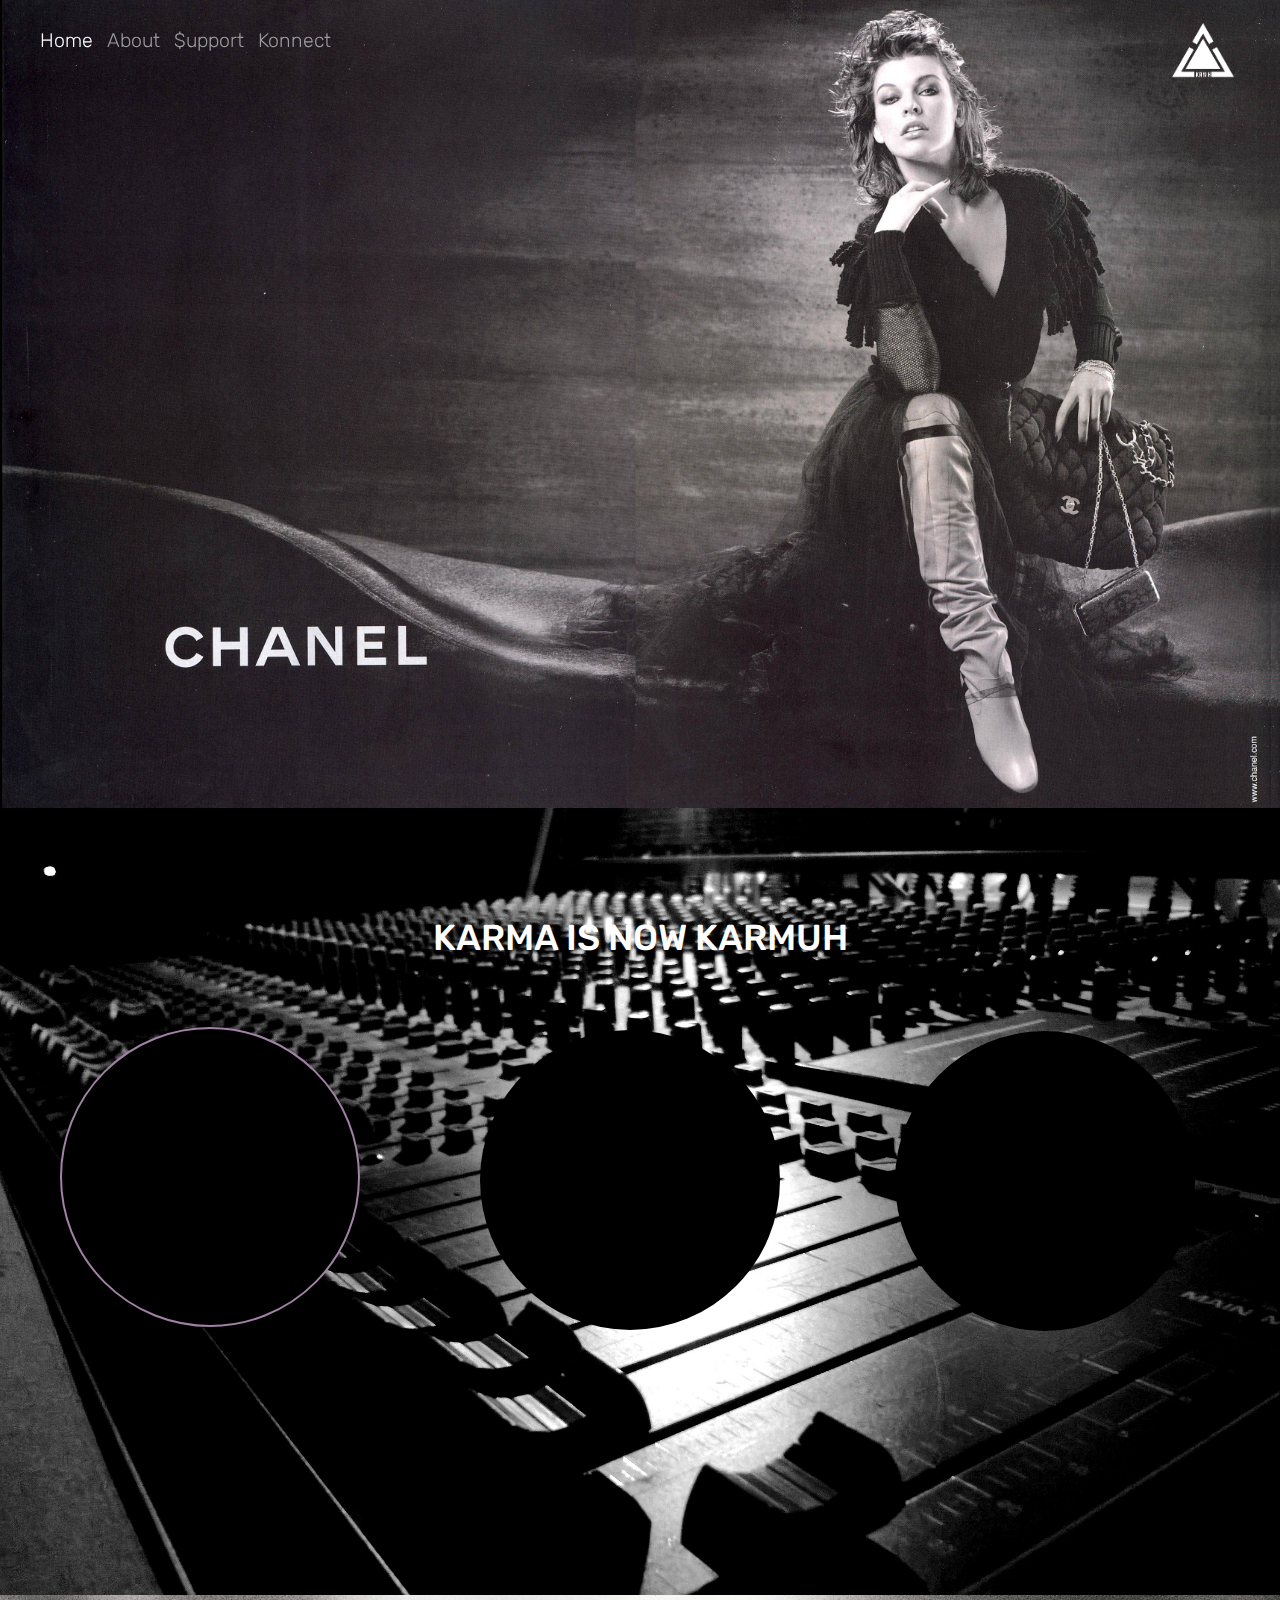
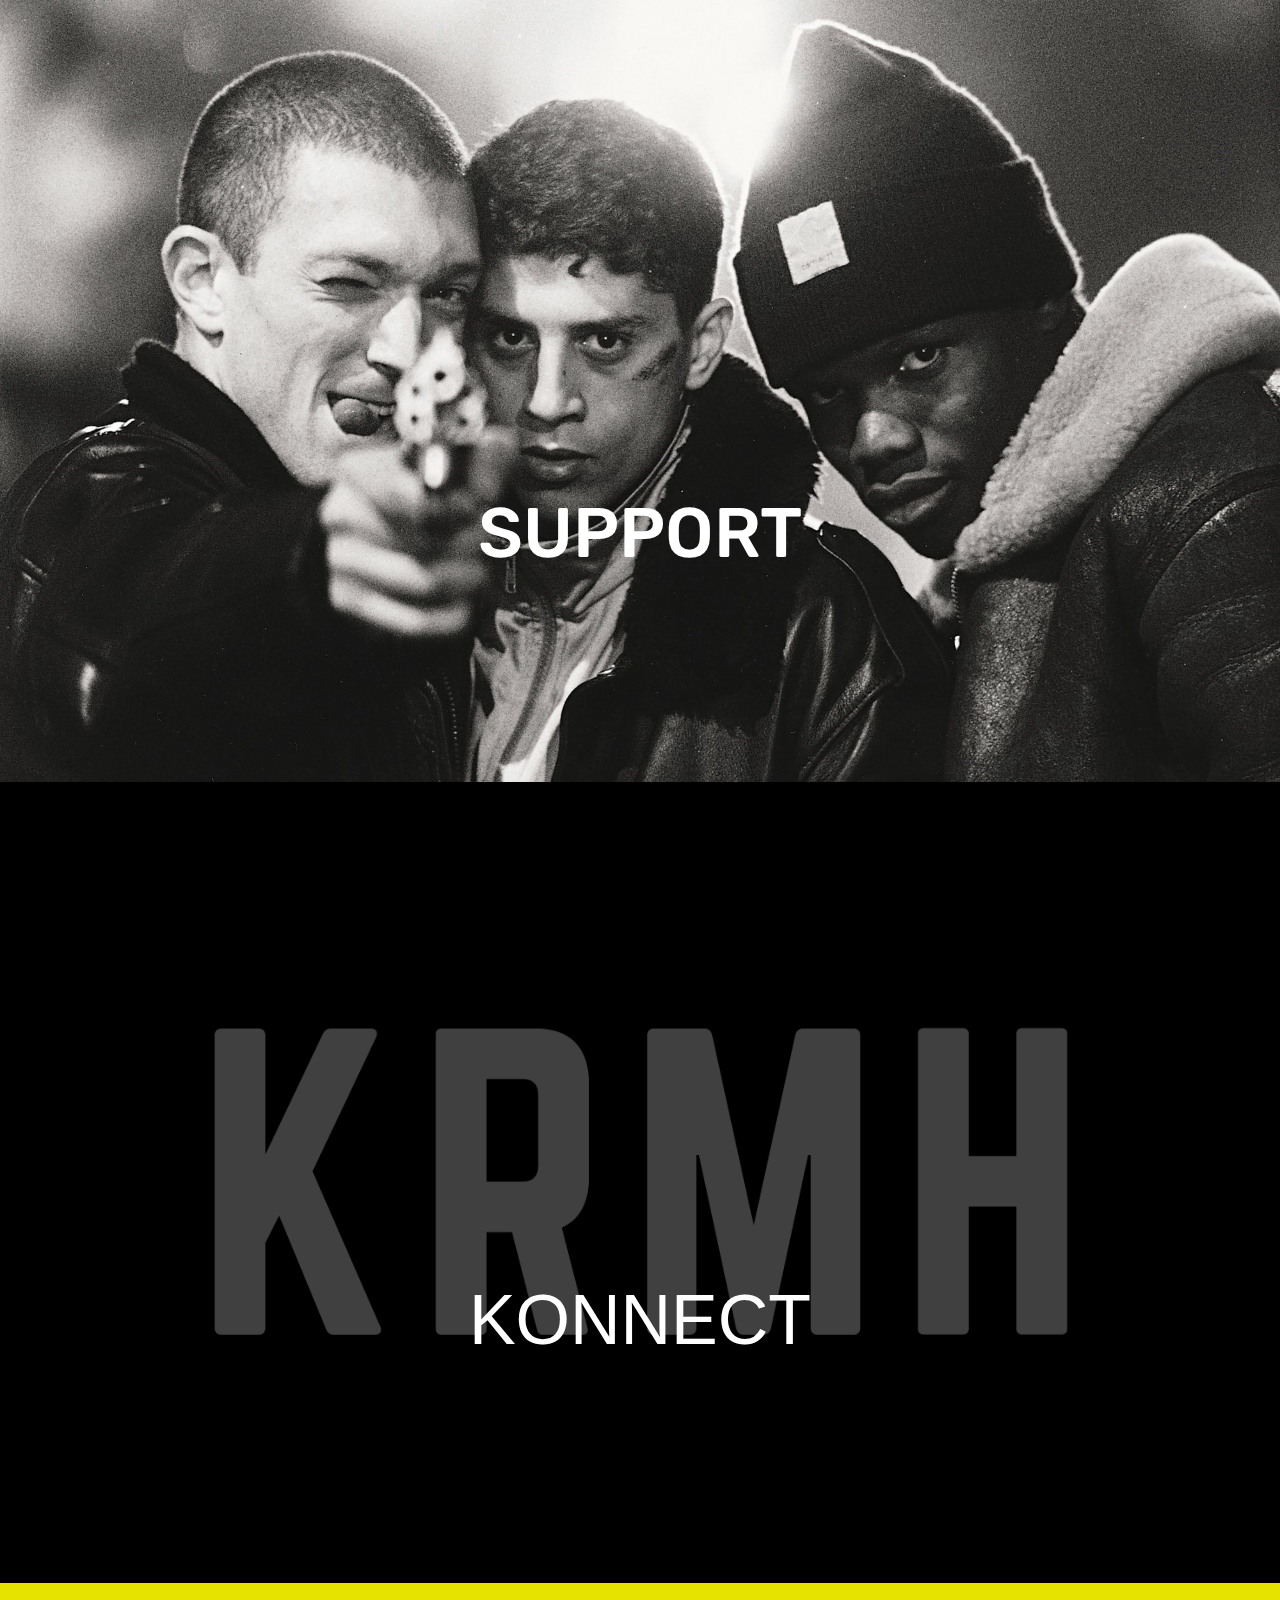
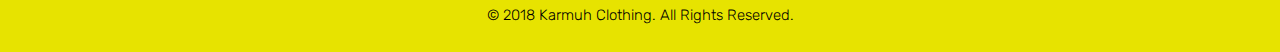
==== index.html @ 10f8992a "working on transitions with quotes" ====
<!DOCTYPE html>
<html lang="en">

<head>
  <link href="https://fonts.googleapis.com/css?family=Rubik:300,400,500,700" rel="stylesheet">
  <link rel="stylesheet" href="css/style.css">
  <link rel="stylesheet" href="https://maxcdn.bootstrapcdn.com/bootstrap/3.3.7/css/bootstrap.min.css">
  <script src="https://maxcdn.bootstrapcdn.com/bootstrap/4.0.0/js/bootstrap.min.js"></script>
  <script src="https://code.jquery.com/jquery-3.3.1.min.js"></script>
  <script src="js/main.js"></script>  

  <title>Karmuh Clothing</title>
</head>
<body>
 
  <header>
    <nav class="navbar-default navbar-fixed-top navbar-inverse">
      
      <div class="container">
        <section class="introSection">
          
          <div class="mainLinks">
            <ul class="navbar-nav">
              <li class="nav-item active">
                <a class="nav-link scroll" href="#homeSection">Home</a>
              </li>
              <li class="nav-item">
                <a class="nav-link scroll" href="#aboutSection">About</a>
              </li>
              <li class="nav-item">
                <a class="nav-link scroll" href="#supportSection">$upport</a>
              </li>
              <li class="nav-item">
                <a class="nav-link scroll" href="#konnectSection">Konnect</a>
              </li>
            </ul>
            
            <div class="logo">
              <img src="images/temp_sitelogo_white.png">
            </div>
          </div> <!-- mainLinks -->
          
        </section>
      </div> <!-- end of container -->
    </nav>
  </header>
  

  <!-- HOME SECTION -->
  
  <section id="homeSection">
    <div class="bg">
      <img src="images/chanel.jpg" alt="logo">
    </div>
  </section>
  
  <!-- ABOUT SECTION -->
  
  <section id="aboutSection">

    
    <div class="karmaIsNow">
      <h1>KARMA IS NOW KARMUH</h1>
    </div>
    
    <div class="quotes">

      <section id="circleOne">
        <div id="firstQuotes">
          
          <p class="text quoteOne">"Hustle to give, not to receive." <br> - KRMH</p>

          <p class="text quoteTwo hidden">"Kill The Ego." <br> - KRMH</p>

        </div>
      </section>
      
      <div id="circleTwo">
        <!-- <p class="text">"Not here for your approval." <br> - KRMH</p> -->
      </div>
      
      <div id="circleThree">
        <!-- <p class="text">"Death gives life meaning. <br>To know your days are numbered and <br>time is short, is to live in the now." <br> - KRMH</p> -->
      </div>
      
      <div class="aboutBg">
        <img src="images/music.jpg" alt="music production">
      </div>
      
    </div>

  </section>
  
  
  <!-- SUPPPORT SECTION -->
  
  <section id="supportSection">

    <div class="support">
      <h1>SUPPORT</h1>
    </div>



    <div class="supportBg">
      <img src="images/rebel.jpg" alt="shoe explosion">
    </div>

  </section>
  
  
  <!-- KONNECT SECTION -->
  
  <section id="konnectSection">
    <div class="konnect">
      <h1>KONNECT</h1>
    </div>

    <div class="konnectBg">
      <img src="images/konnect_site.png">
    </div>
  </section>
  
  <section>
    <footer id="footerSection">
      <small>© 2018 Karmuh Clothing. All Rights Reserved.</small>
    </footer>
  </section>
  
</body>
</html>
---- css/style.css ----
body {
  background-color: black;
}

html, body {
  margin: 0;
  padding: 0;
  clear: both;
}

/***** HOME PAGE NAV *****/

 .mainLinks ul li {
   padding: 7px;
  text-decoration: none;
  font-size: 19.5px;
  font-family: 'Rubik', sans-serif;
  font-weight: 300; 
  display: inline;
  position: relative;
  top: 20px;
  left: -77px;
} 

.logo {
  position: relative;
  top: 23px;
  left: 757px;
 } 

.logo img {
  width: 62px;
  height: 55px;
} 

.bg img {
  width: 100%; 
}

.navbar-default {
  background-color: transparent !important;
}

a.nav-link.scroll {
  background-color: transparent !important;
  text-decoration: none;
}

/***** ABOUT PAGE *****/

#aboutSection {
  margin-top: -20px;
  width: 100%;
  height: 800px;
}

.aboutBg img {
  width: 100%;
  margin-top: -523px;
  height: 787px;;
}

.karmaIsNow {
  font-family: 'Rubik', sans-serif;
  position: relative;
  top: 110px;
  text-align: center;
  color: white;
}

#circleTwo, #circleThree {
  position: relative;
  width: 300px;
  height: 300px;
  background-color: black;
  border-radius: 50%;
}

#circleOne {
  position: relative;
  width: 300px;
  height: 300px;
  background-color: black;
  border-radius: 50%;
  margin-top: 180px;
  margin-left: 60px;
  border: 2.5px solid rgb(161, 129, 165);
  transition: border 1s linear, box-shadow 1s linear;
}

#circleOne.active {
  box-shadow: 0 0 180px rgba(121, 4, 145, 0.795);
}

#circleTwo {
  margin-top: -297px;
  margin-left: 480px;
}

#circleThree {
  margin-top: -299px;
  margin-left: 895px;
}

p.text {
  font-family: 'Rubik', sans-serif;
  text-align: center;
  position: relative;
  top: 100px;
  color: white;
}


/***** SUPPORT PAGE *****/

#supportSection {
  margin-top: -33px;
  width: 100%;
  height: 800px;
  background-color: lightgrey;
}

.supportBg img {
  margin-top: -87px;
  width: 100%;
  height: 787px;
}

.support h1 {
  font-family: 'Rubik', sans-serif;
  position: relative;
  top: 500px;
  text-align: center;
  font-size: 70px;
  color: white; 
}


/***** KONNECT PAGE *****/

#konnectSection {
  margin-top: -33px;
  width: 100%;
  height: 800px;
  background-color: darkgray;
}

.konnectBg img {
  margin-top: -87px;
  width: 100%;
  height: 801px;
  opacity: 1;
}

.konnect h1 {
  position: relative;
  top: 500px;
  text-align: center;
  font-size: 70px;
  color: white; 
}


/***** FOOTER PAGE *****/

#footerSection {
  width: 100%;
  height: 70px;
  background-color: rgb(231, 227, 0);
  color: black;
  font-family: 'Rubik', sans-serif;
  font-weight: 300;
  text-align: center;
  margin: 0;
  padding: 20px 0 10px 0;
  font-size: 17.5px;
}

#footerSection small {
  position: relative;
}
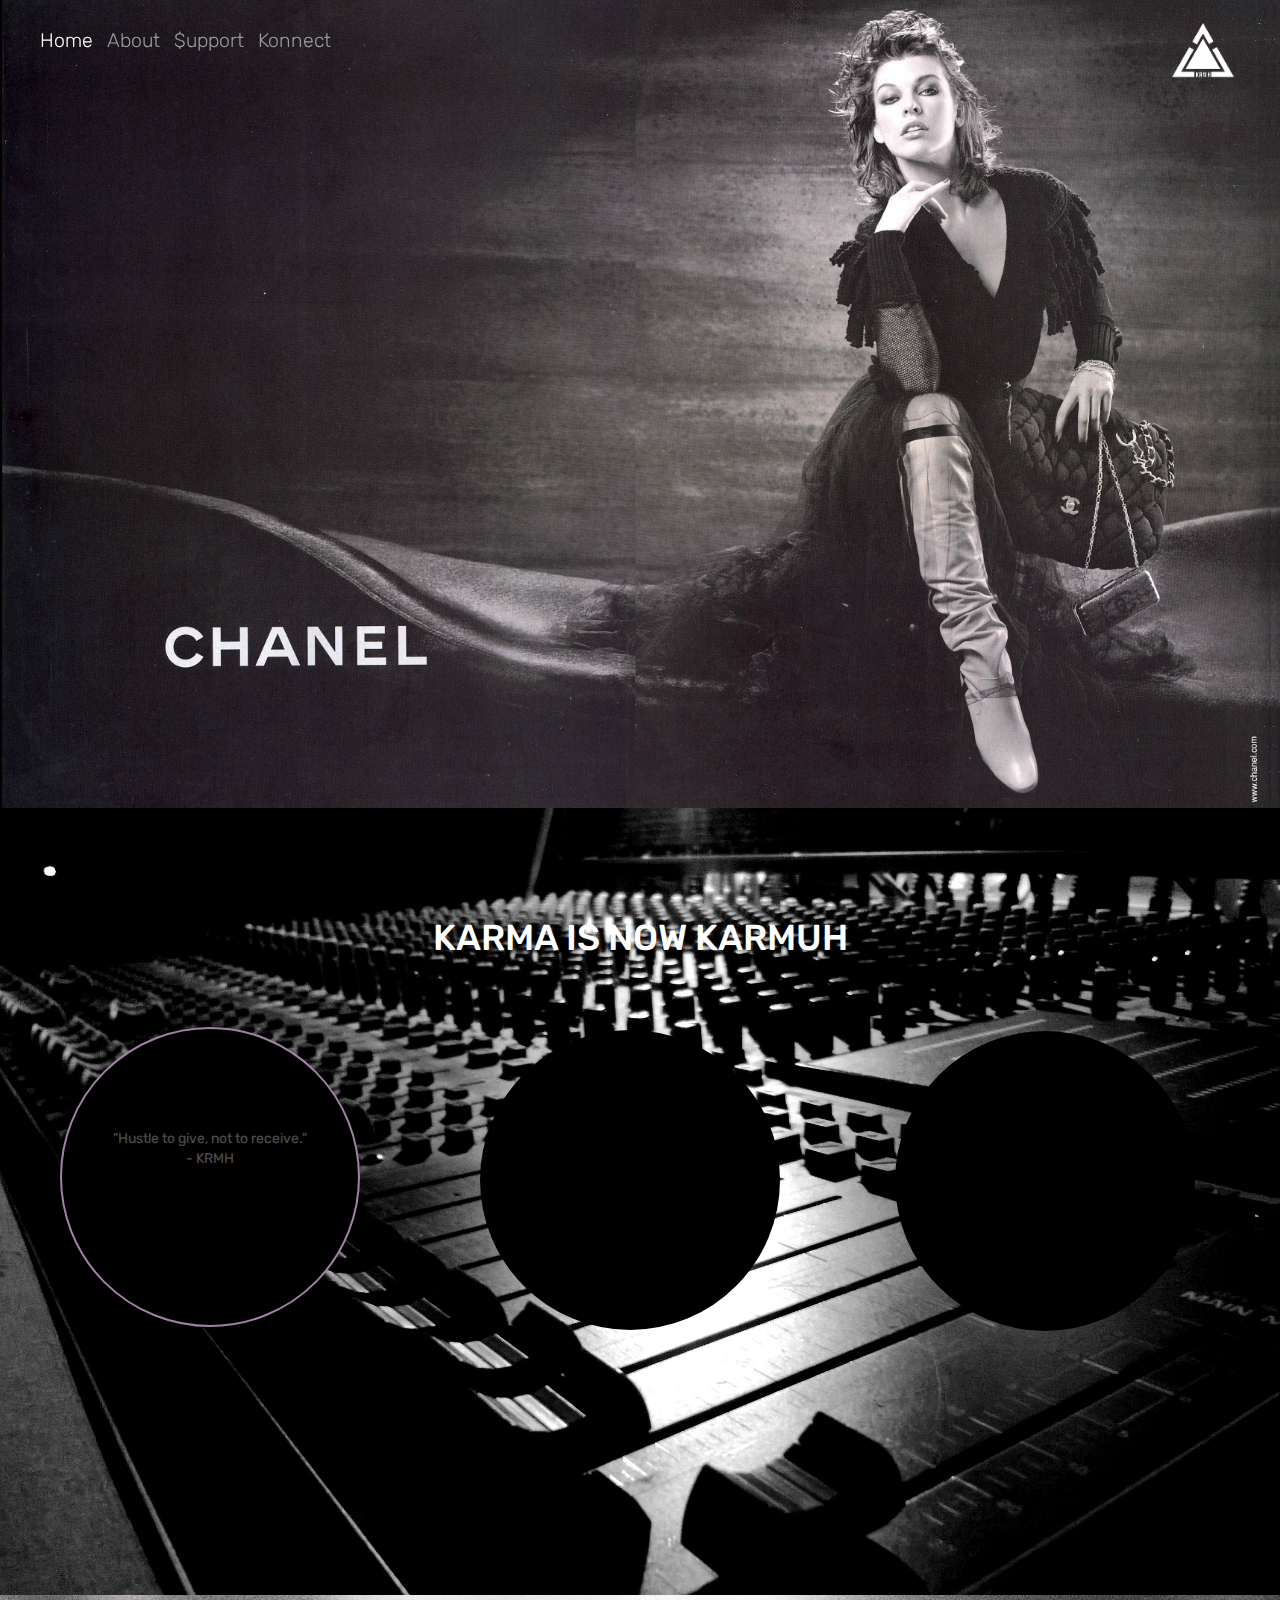
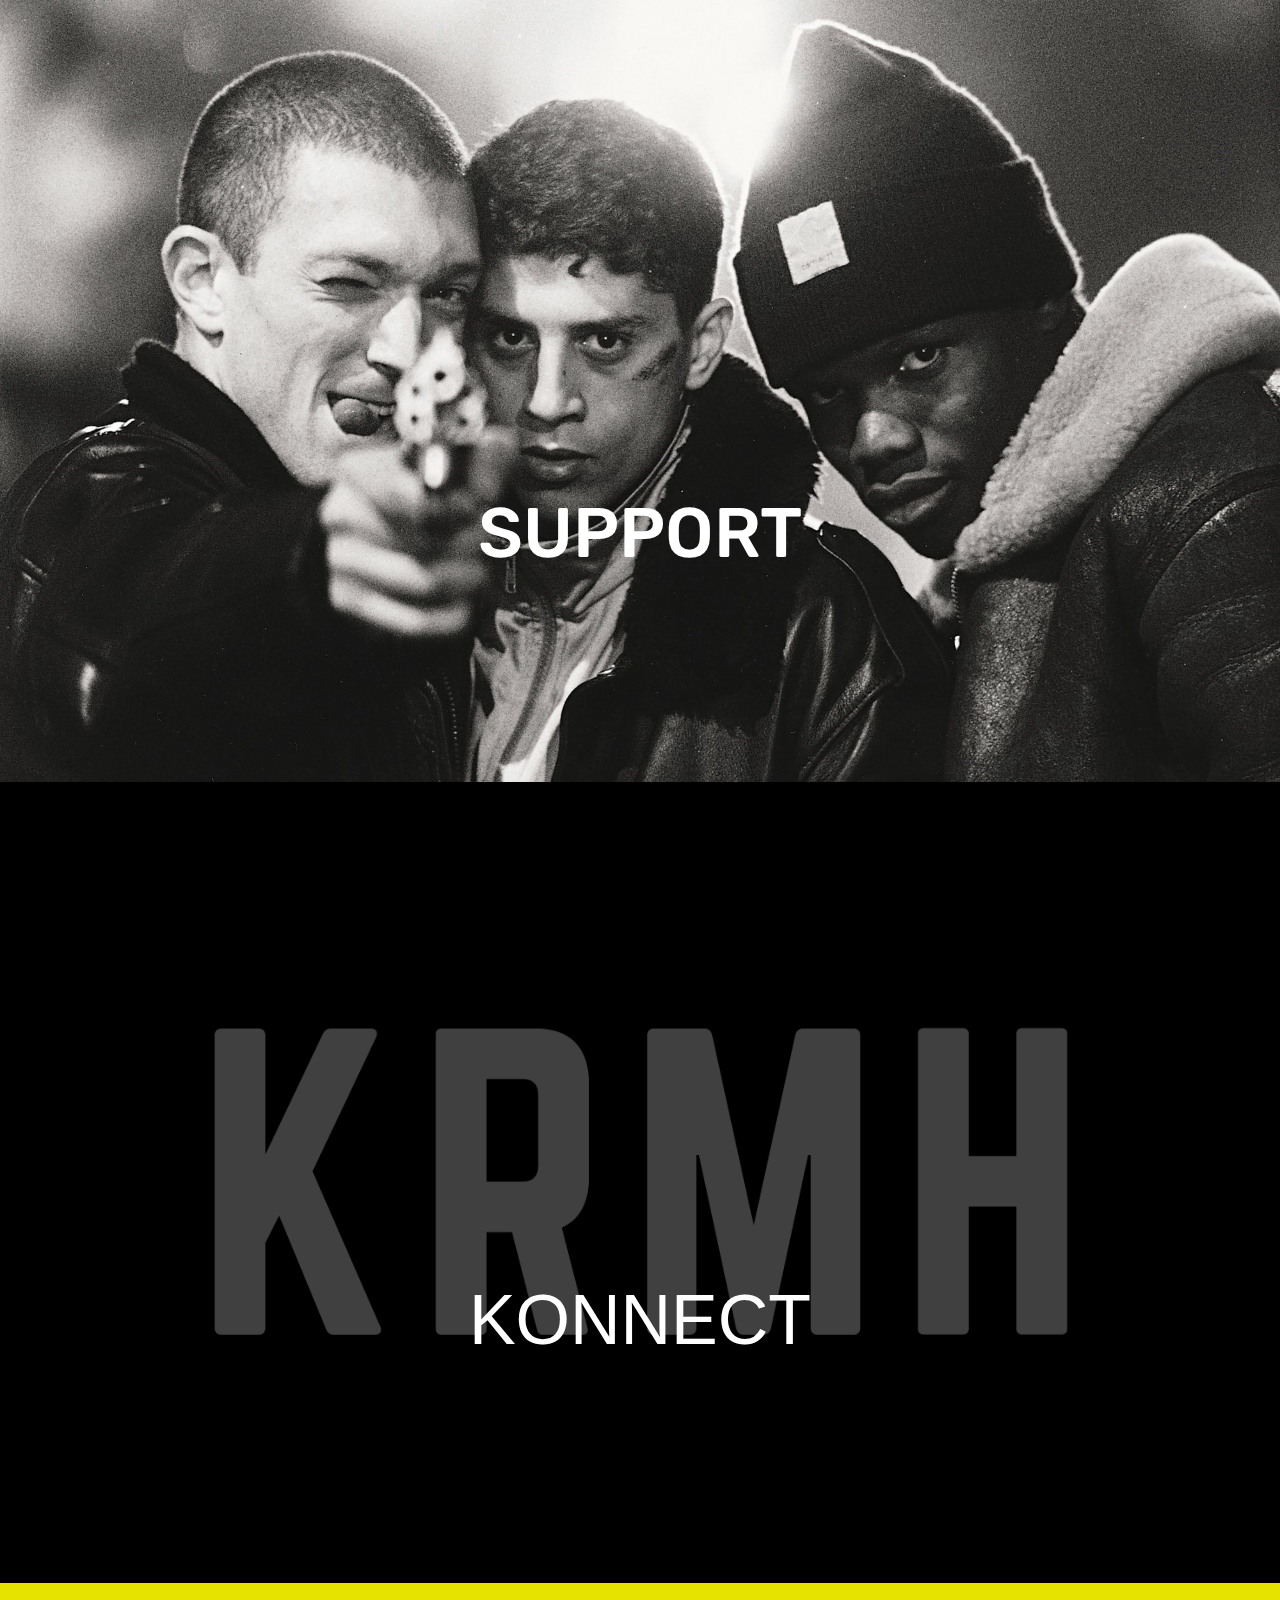
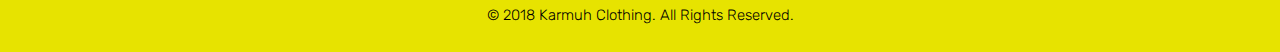
==== commit 50d2111c: "added glowing circle and fade in/out effect" ====
--- a/index.html
+++ b/index.html
@@ -70,7 +70,7 @@
           
           <p class="text quoteOne">"Hustle to give, not to receive." <br> - KRMH</p>
 
-          <p class="text quoteTwo hidden">"Kill The Ego." <br> - KRMH</p>
+          <p class="text quoteTwo">"Kill The Ego." <br> - KRMH</p>
 
         </div>
       </section>
--- a/css/style.css
+++ b/css/style.css
@@ -112,6 +112,7 @@
 }
 
 
+
 /***** SUPPORT PAGE *****/
 
 #supportSection {
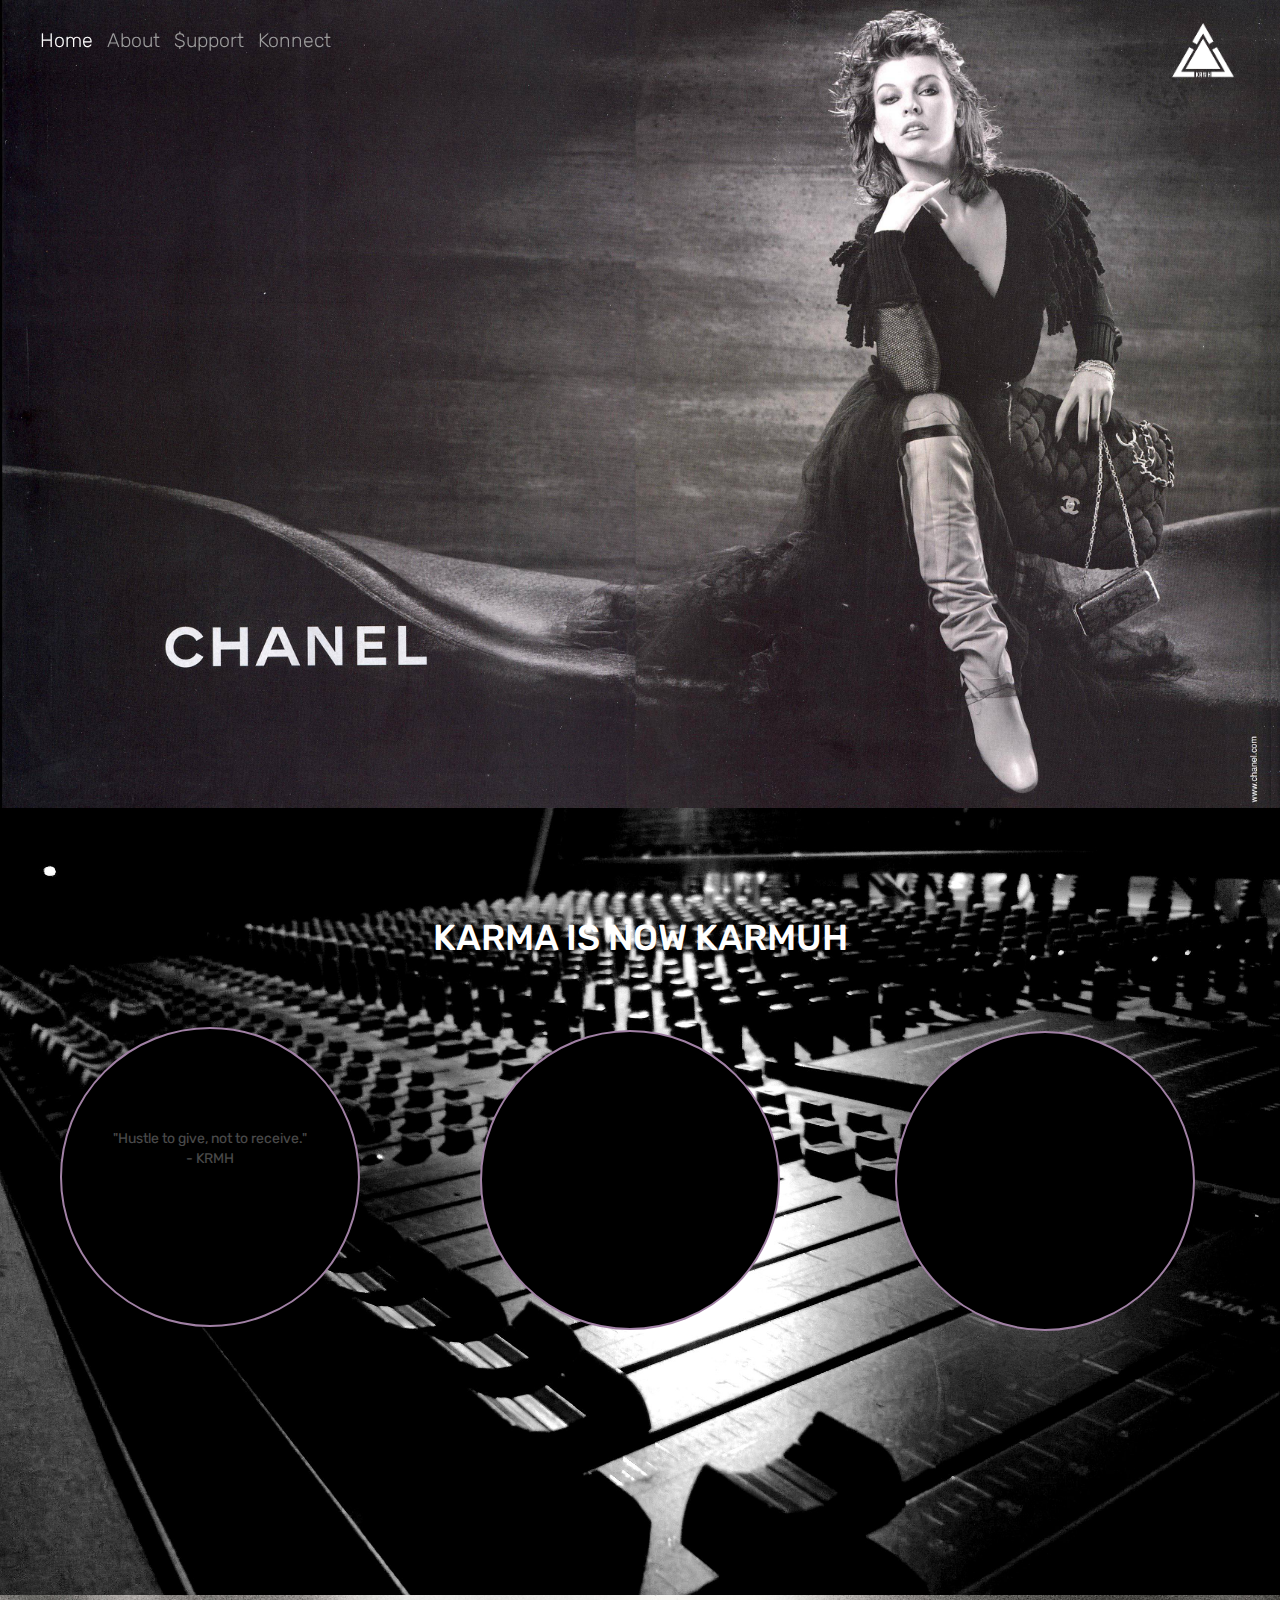
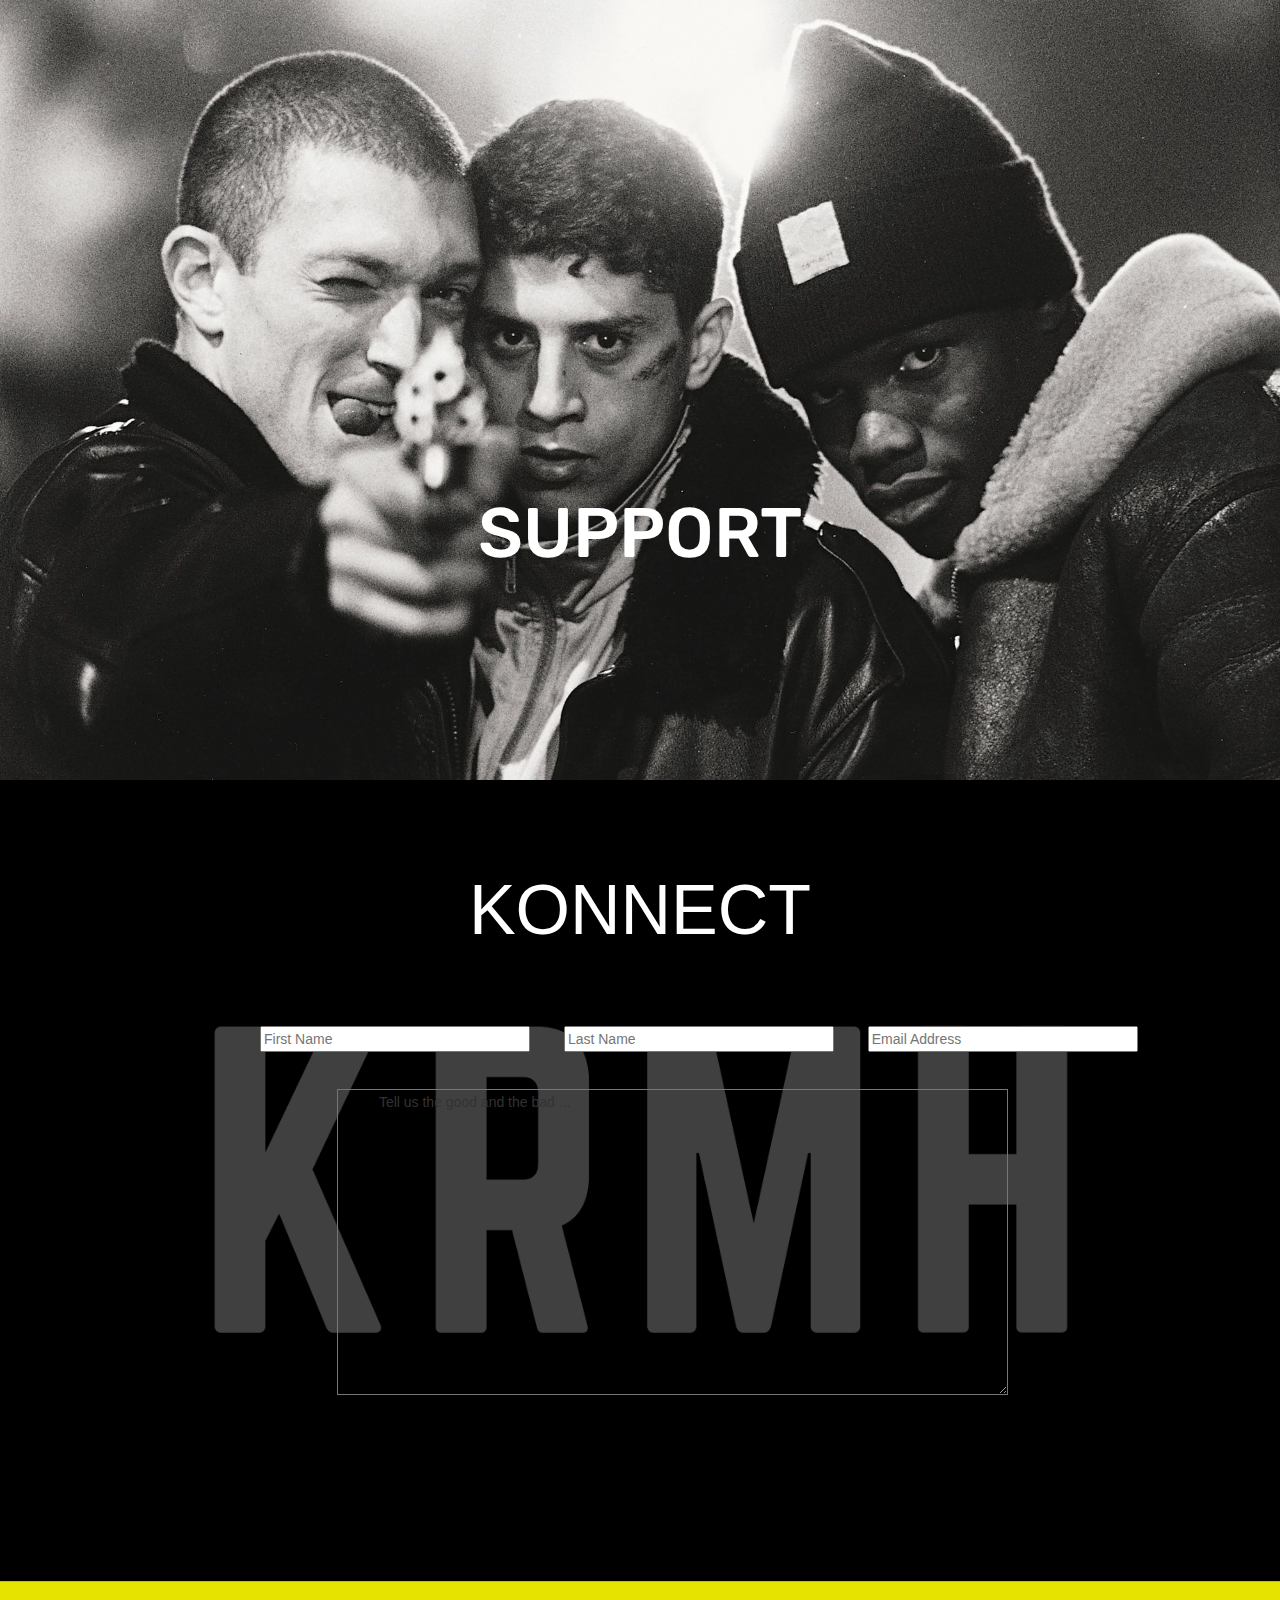
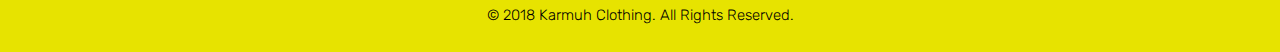
==== commit 0a0b6370: "added glow to all circles" ====
--- a/index.html
+++ b/index.html
@@ -65,23 +65,26 @@
     
     <div class="quotes">
 
-      <section id="circleOne">
+      <section id="circleOne" class="circles">
         <div id="firstQuotes">
-          
           <p class="text quoteOne">"Hustle to give, not to receive." <br> - KRMH</p>
-
           <p class="text quoteTwo">"Kill The Ego." <br> - KRMH</p>
-
         </div>
       </section>
       
-      <div id="circleTwo">
-        <!-- <p class="text">"Not here for your approval." <br> - KRMH</p> -->
-      </div>
+      <section id="circleTwo" class="circles">
+        <div id="secondQuotes">
+          <p class="text quoteOne">"Not here for your approval." <br> - KRMH</p>
+          <p class="text quoteTwo">"Death gives life meaning. <br>To know your days are numbered and <br>time is short, is to live in the now." <br> - KRMH</p>
+        </div>
+      </section>
       
-      <div id="circleThree">
-        <!-- <p class="text">"Death gives life meaning. <br>To know your days are numbered and <br>time is short, is to live in the now." <br> - KRMH</p> -->
-      </div>
+      <section id="circleThree" class="circles">
+        <div id="thirdQuotes">
+          <p class="text quoteOne">"Everything is difficult, <br> nothing is impossible." <br> - KRMH</p>
+          <p class="text quoteTwo">"Embrace The Journey." <br> - KRMH</p>
+        </div>
+      </section>
       
       <div class="aboutBg">
         <img src="images/music.jpg" alt="music production">
@@ -114,11 +117,25 @@
   <section id="konnectSection">
     <div class="konnect">
       <h1>KONNECT</h1>
-    </div>
+
+      <form>
+        <label></label><input type="text" name="first name" placeholder="First Name" size="30">
+        <label> </label><input type="text" name="last name" placeholder="Last Name" size="30">
+        <label> </label><input type="text" name="last name" placeholder="Email Address" size="30">
+        
+        <textarea rows="15" cols="80">
+          Tell us the good and the bad ...
+        </textarea>
+      </form>
+
+
+    </div> 
+
 
     <div class="konnectBg">
       <img src="images/konnect_site.png">
     </div>
+  
   </section>
   
   <section>
--- a/css/style.css
+++ b/css/style.css
@@ -67,14 +67,6 @@
   top: 110px;
   text-align: center;
   color: white;
-}
-
-#circleTwo, #circleThree {
-  position: relative;
-  width: 300px;
-  height: 300px;
-  background-color: black;
-  border-radius: 50%;
 }
 
 #circleOne {
@@ -94,13 +86,36 @@
 }
 
 #circleTwo {
+  position: relative;
+  width: 300px;
+  height: 300px;
+  background-color: black;
+  border-radius: 50%;
   margin-top: -297px;
   margin-left: 480px;
-}
+  border: 2.5px solid rgb(161, 129, 165);
+  transition: border 1s linear, box-shadow 1s linear;
+}
+
+#circleTwo.active {
+  box-shadow: 0 0 180px rgba(121, 4, 145, 0.795);
+}
+
 
 #circleThree {
+  position: relative;
+  width: 300px;
+  height: 300px;
+  background-color: black;
+  border-radius: 50%;
   margin-top: -299px;
   margin-left: 895px;
+  border: 2.5px solid rgb(161, 129, 165);
+  transition: border 1s linear, box-shadow 1s linear;
+}
+
+#circleThree.active {
+  box-shadow: 0 0 180px rgba(121, 4, 145, 0.795);
 }
 
 p.text {
@@ -119,7 +134,6 @@
   margin-top: -33px;
   width: 100%;
   height: 800px;
-  background-color: lightgrey;
 }
 
 .supportBg img {
@@ -148,7 +162,7 @@
 }
 
 .konnectBg img {
-  margin-top: -87px;
+  margin-top: -132px;
   width: 100%;
   height: 801px;
   opacity: 1;
@@ -156,12 +170,29 @@
 
 .konnect h1 {
   position: relative;
-  top: 500px;
+  top: 90px;
   text-align: center;
   font-size: 70px;
   color: white; 
 }
 
+form {
+  position: relative;
+  top: 140px;
+  left: 230px;
+}
+
+form label {
+  padding: 15px;
+}
+
+textarea {
+  position: absolute;
+  top: 80px;
+  left: 107px;
+  background: transparent;
+  color: white;
+}
 
 /***** FOOTER PAGE *****/
 
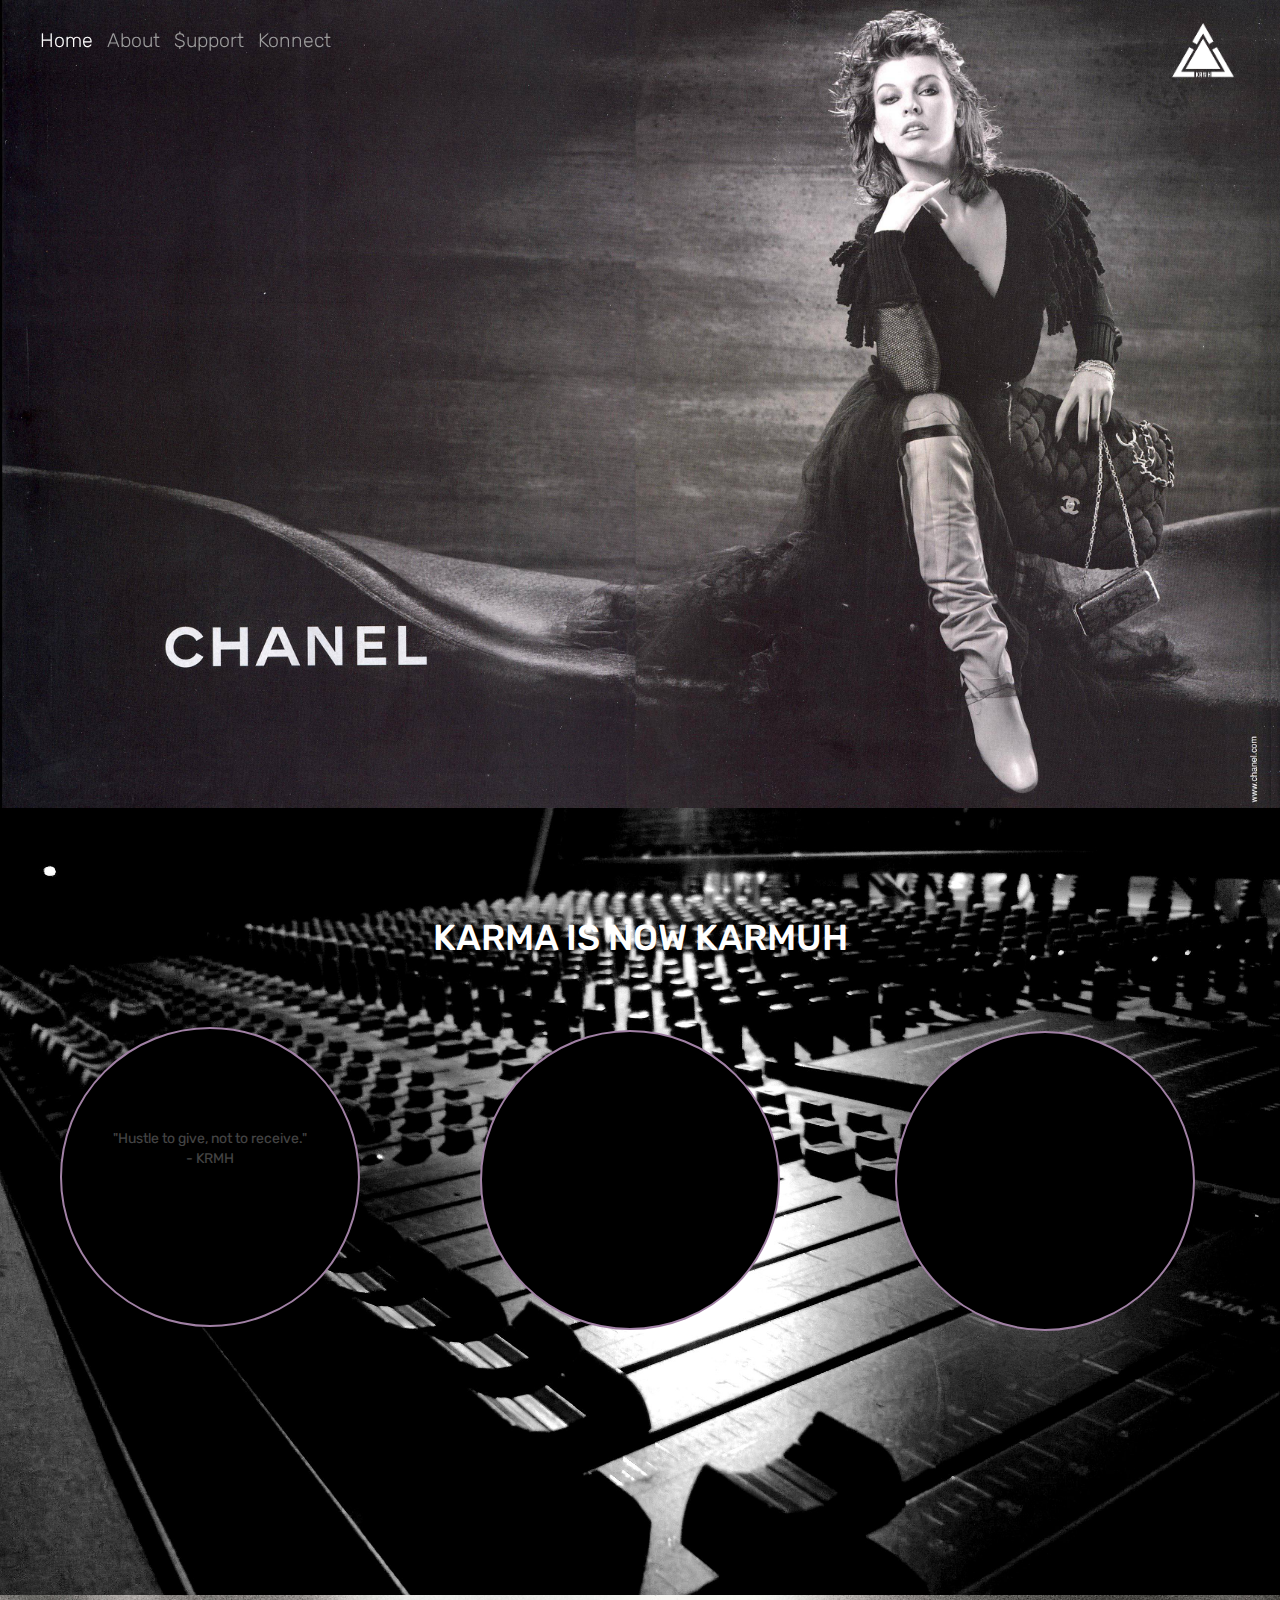
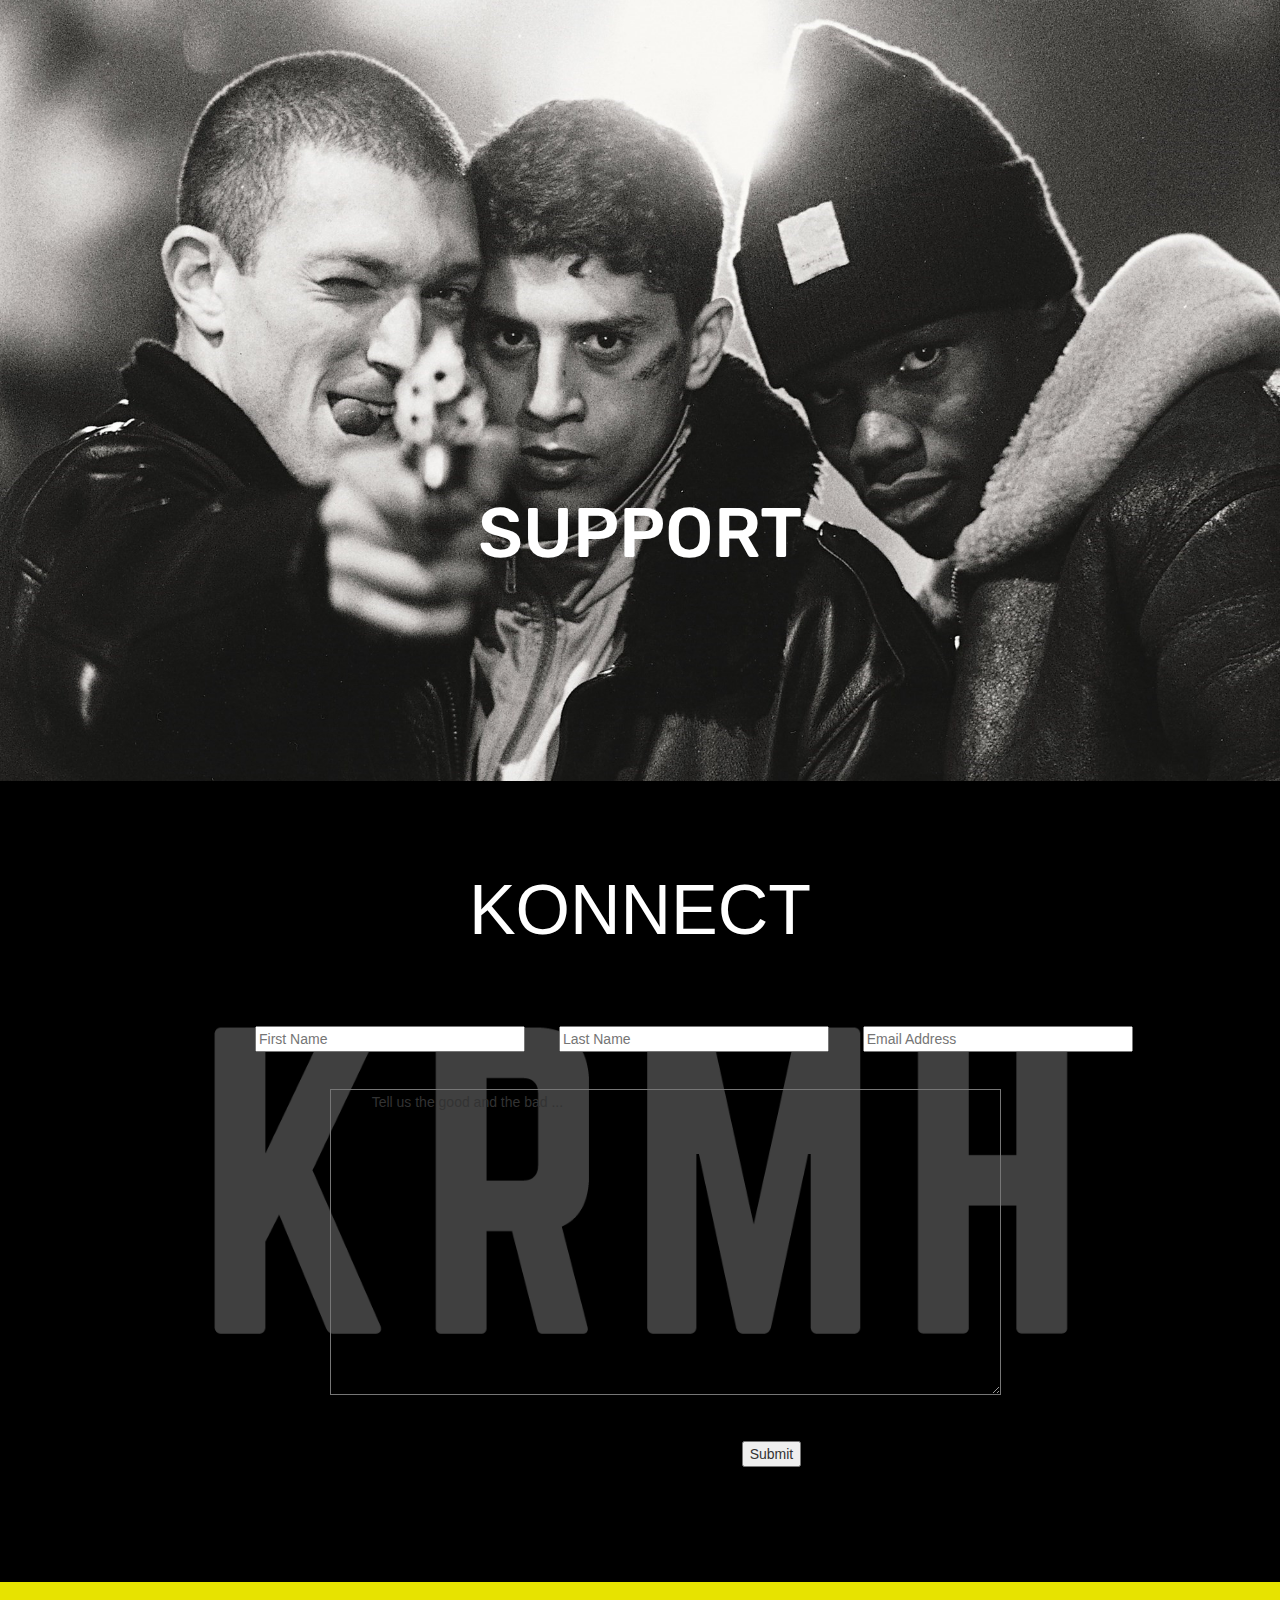
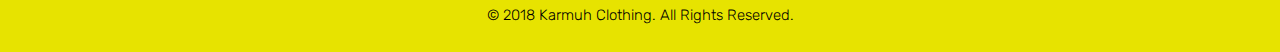
==== commit 8996f796: "going to start on some bootstrap" ====
--- a/index.html
+++ b/index.html
@@ -2,6 +2,7 @@
 <html lang="en">
 
 <head>
+  <meta name="viewport" content="width=device-width, initial-scale=1">
   <link href="https://fonts.googleapis.com/css?family=Rubik:300,400,500,700" rel="stylesheet">
   <link rel="stylesheet" href="css/style.css">
   <link rel="stylesheet" href="https://maxcdn.bootstrapcdn.com/bootstrap/3.3.7/css/bootstrap.min.css">
@@ -123,12 +124,12 @@
         <label> </label><input type="text" name="last name" placeholder="Last Name" size="30">
         <label> </label><input type="text" name="last name" placeholder="Email Address" size="30">
         
-        <textarea rows="15" cols="80">
+        <textarea rows="15" cols="80" placeholder="">
           Tell us the good and the bad ...
         </textarea>
+
+        <button type="submit" value="Submit">Submit</button>
       </form>
-
-
     </div> 
 
 
--- a/css/style.css
+++ b/css/style.css
@@ -1,6 +1,6 @@
 
 body {
-  background-color: black;
+  background-color: grey;
 }
 
 html, body {
@@ -158,11 +158,10 @@
   margin-top: -33px;
   width: 100%;
   height: 800px;
-  background-color: darkgray;
 }
 
 .konnectBg img {
-  margin-top: -132px;
+  margin-top: -131px;
   width: 100%;
   height: 801px;
   opacity: 1;
@@ -179,7 +178,7 @@
 form {
   position: relative;
   top: 140px;
-  left: 230px;
+  left: 225px;
 }
 
 form label {
@@ -189,9 +188,16 @@
 textarea {
   position: absolute;
   top: 80px;
-  left: 107px;
+  left: 105px;
   background: transparent;
   color: white;
+  white-space: nowrap;
+}
+
+button {
+  position: relative;
+  top: 415px;
+  right: 395px;
 }
 
 /***** FOOTER PAGE *****/
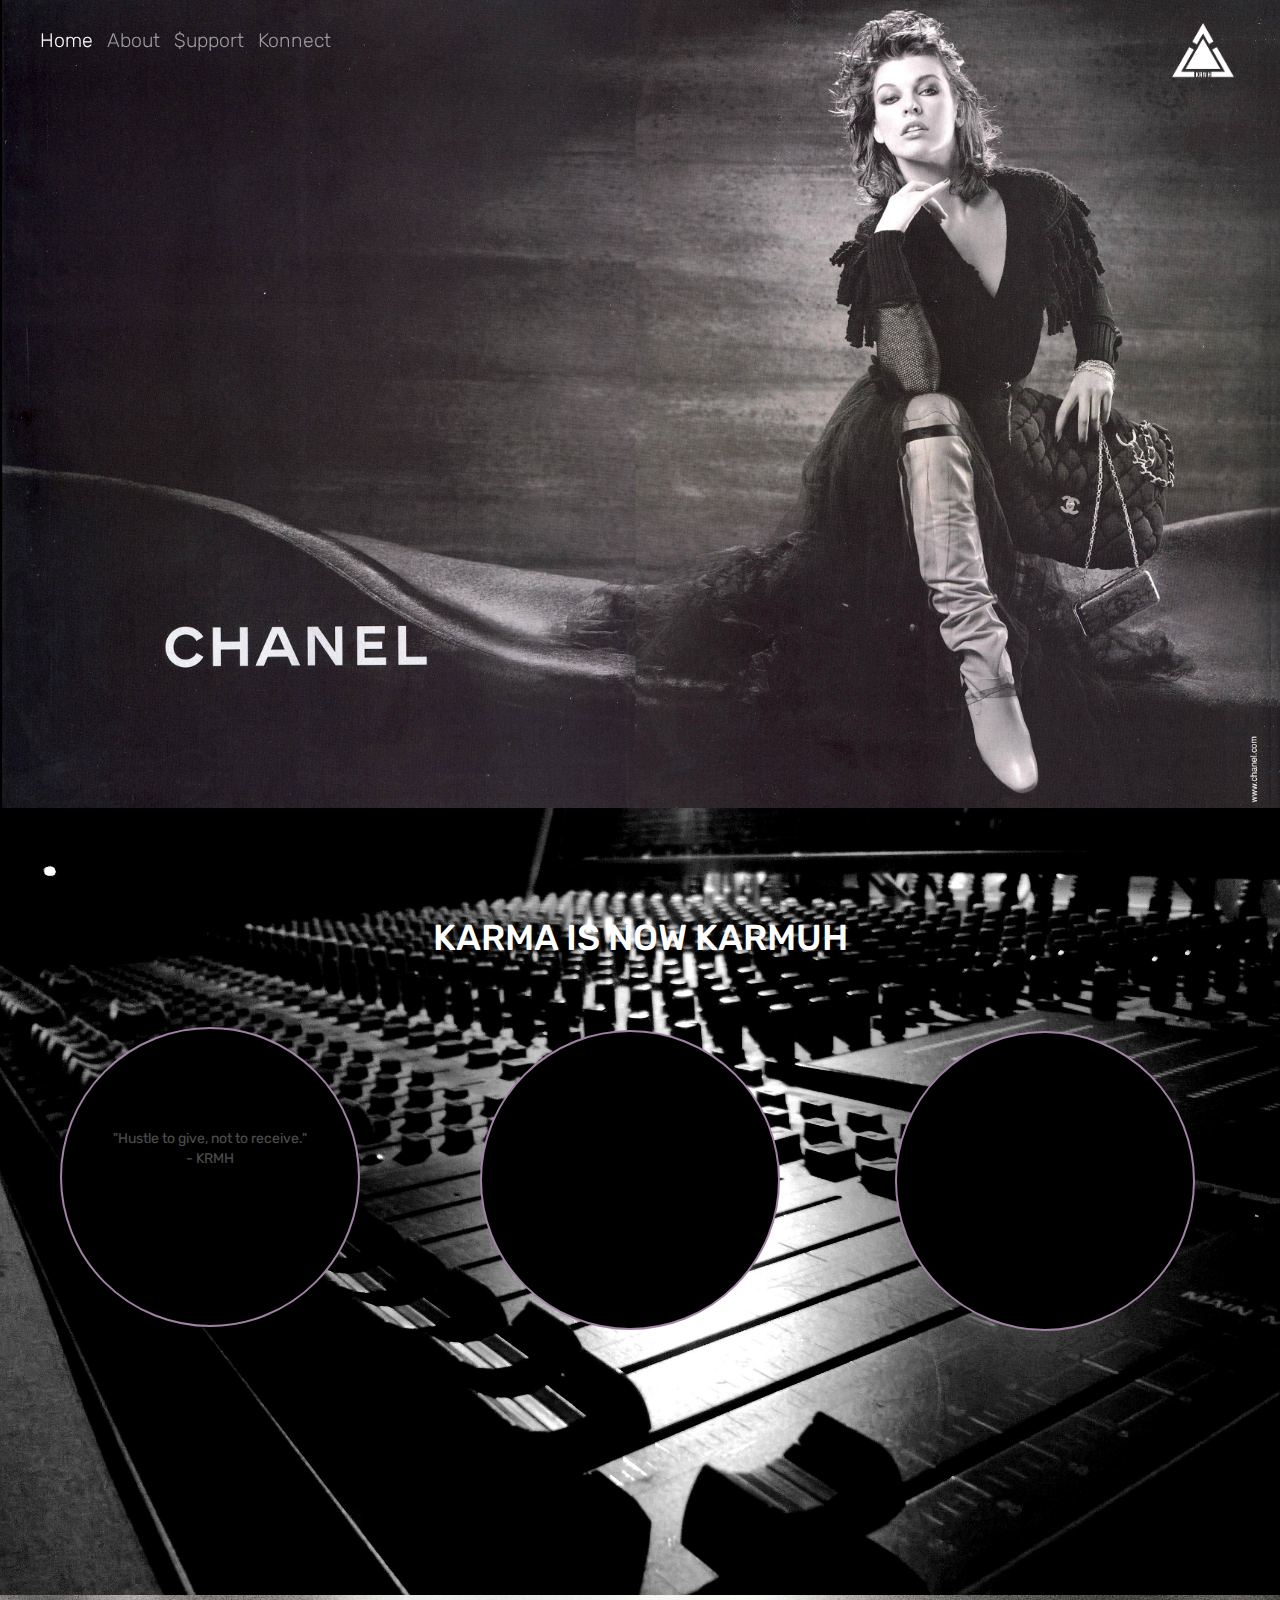
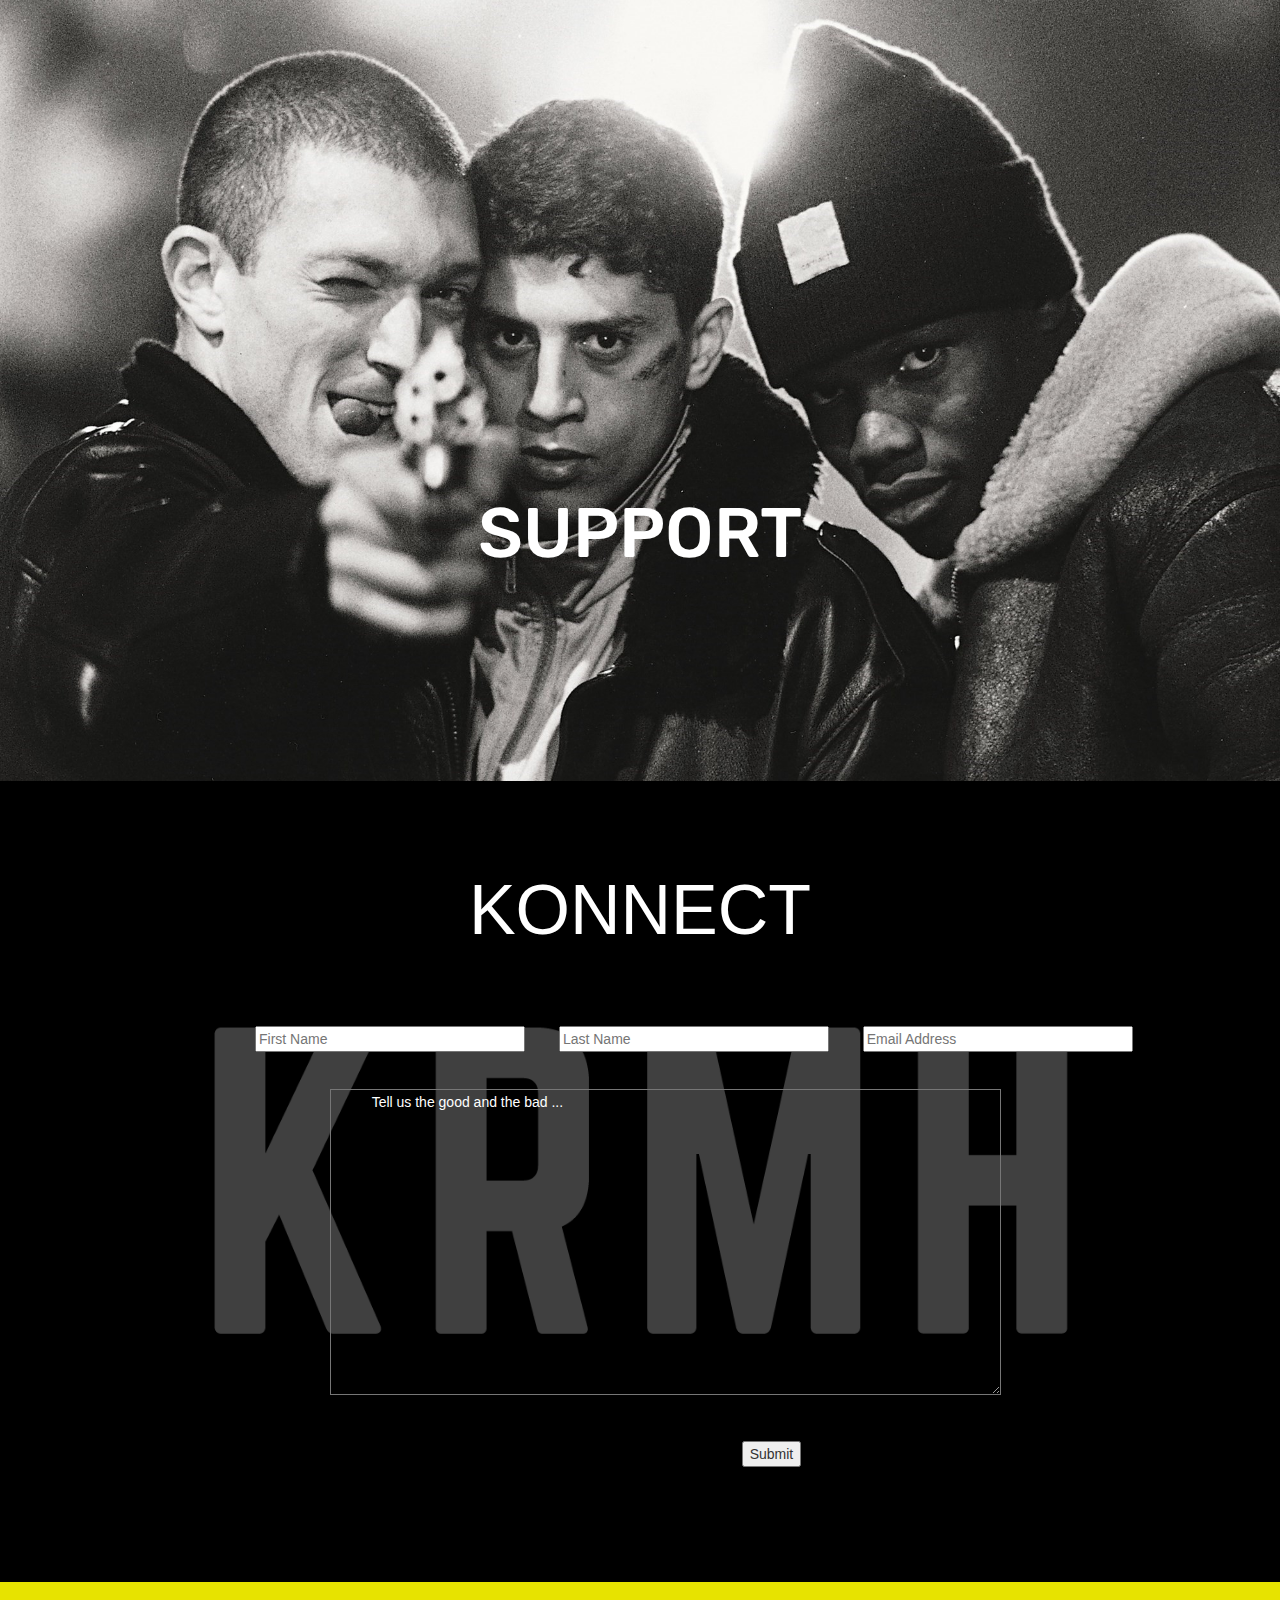
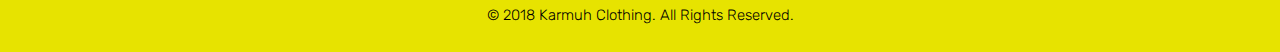
==== commit 3e5d0b71: "setting up for bootstrap" ====
--- a/index.html
+++ b/index.html
@@ -4,14 +4,22 @@
 <head>
   <meta name="viewport" content="width=device-width, initial-scale=1">
   <link href="https://fonts.googleapis.com/css?family=Rubik:300,400,500,700" rel="stylesheet">
+  
+  <link rel="stylesheet" href="https://maxcdn.bootstrapcdn.com/bootstrap/3.3.7/css/bootstrap.min.css">
   <link rel="stylesheet" href="css/style.css">
-  <link rel="stylesheet" href="https://maxcdn.bootstrapcdn.com/bootstrap/3.3.7/css/bootstrap.min.css">
   <script src="https://maxcdn.bootstrapcdn.com/bootstrap/4.0.0/js/bootstrap.min.js"></script>
   <script src="https://code.jquery.com/jquery-3.3.1.min.js"></script>
+
+
+
+
+
   <script src="js/main.js"></script>  
 
   <title>Karmuh Clothing</title>
 </head>
+
+
 <body>
  
   <header>
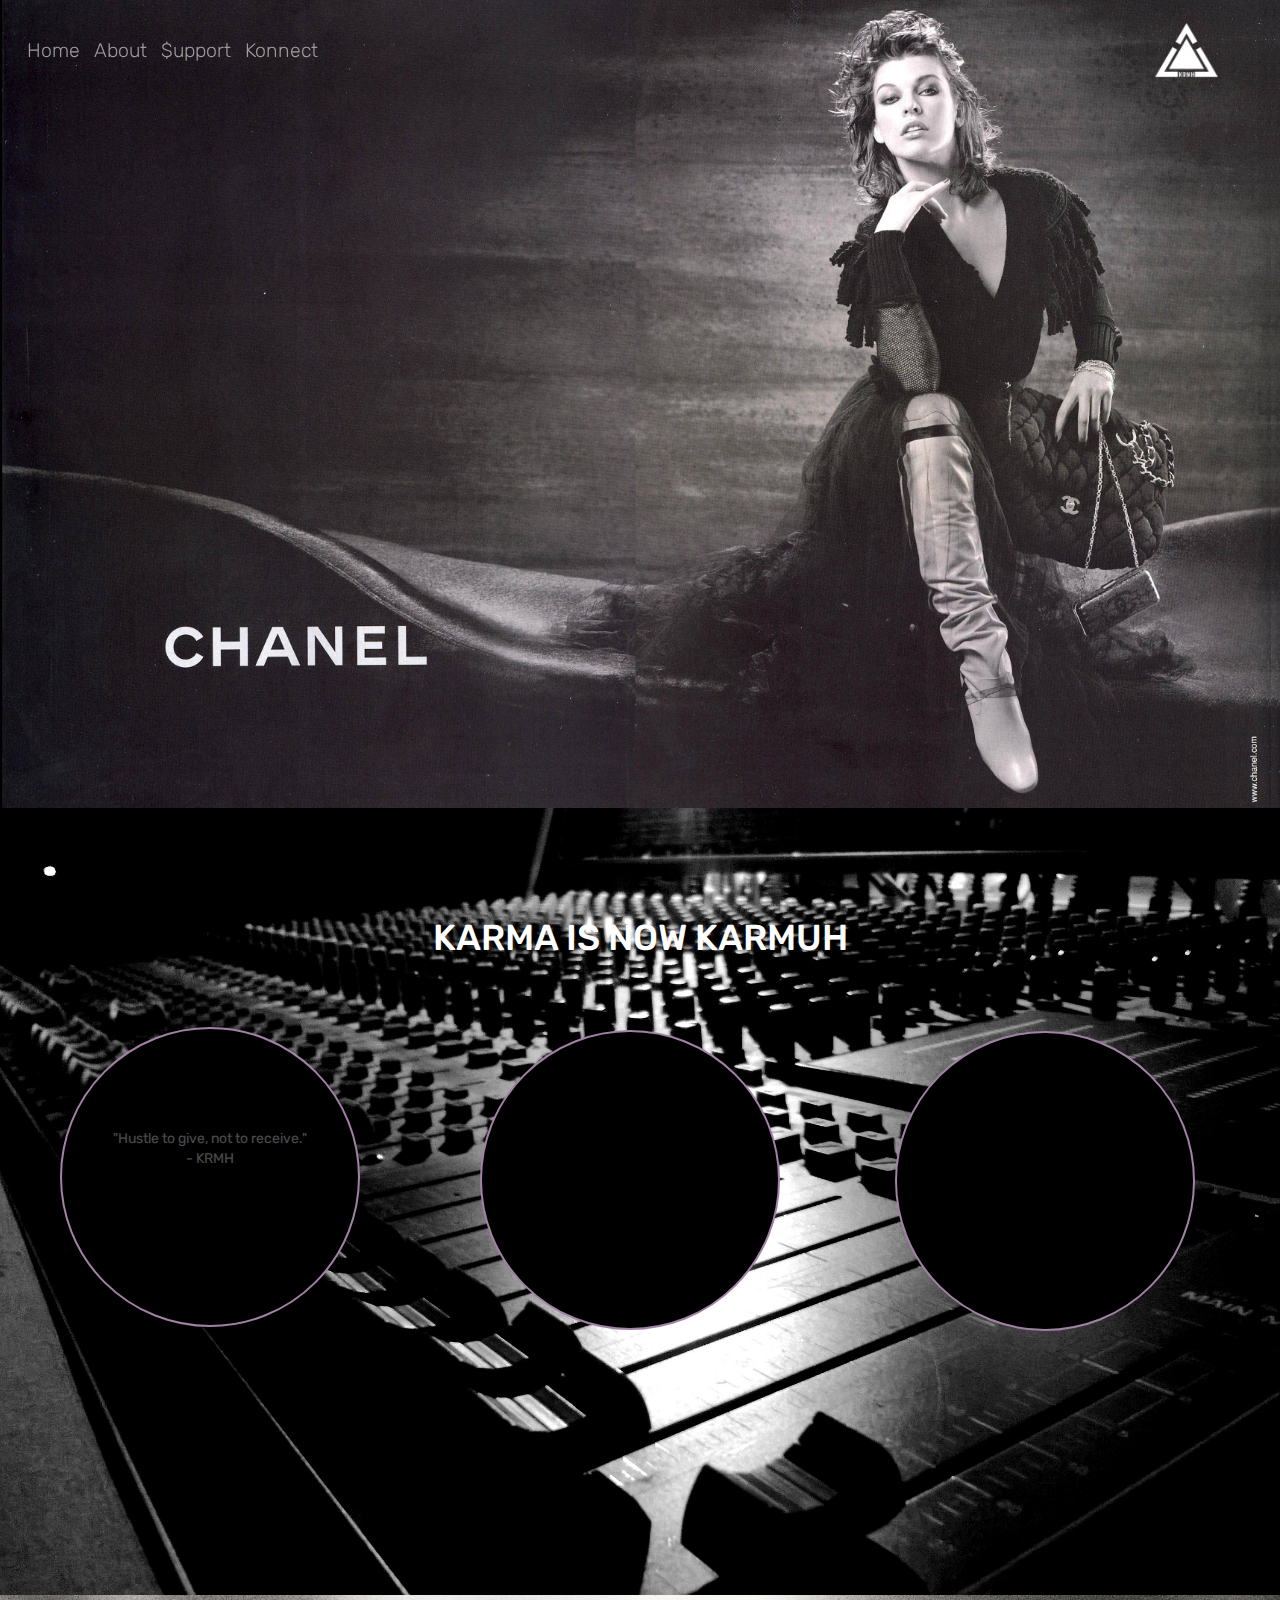
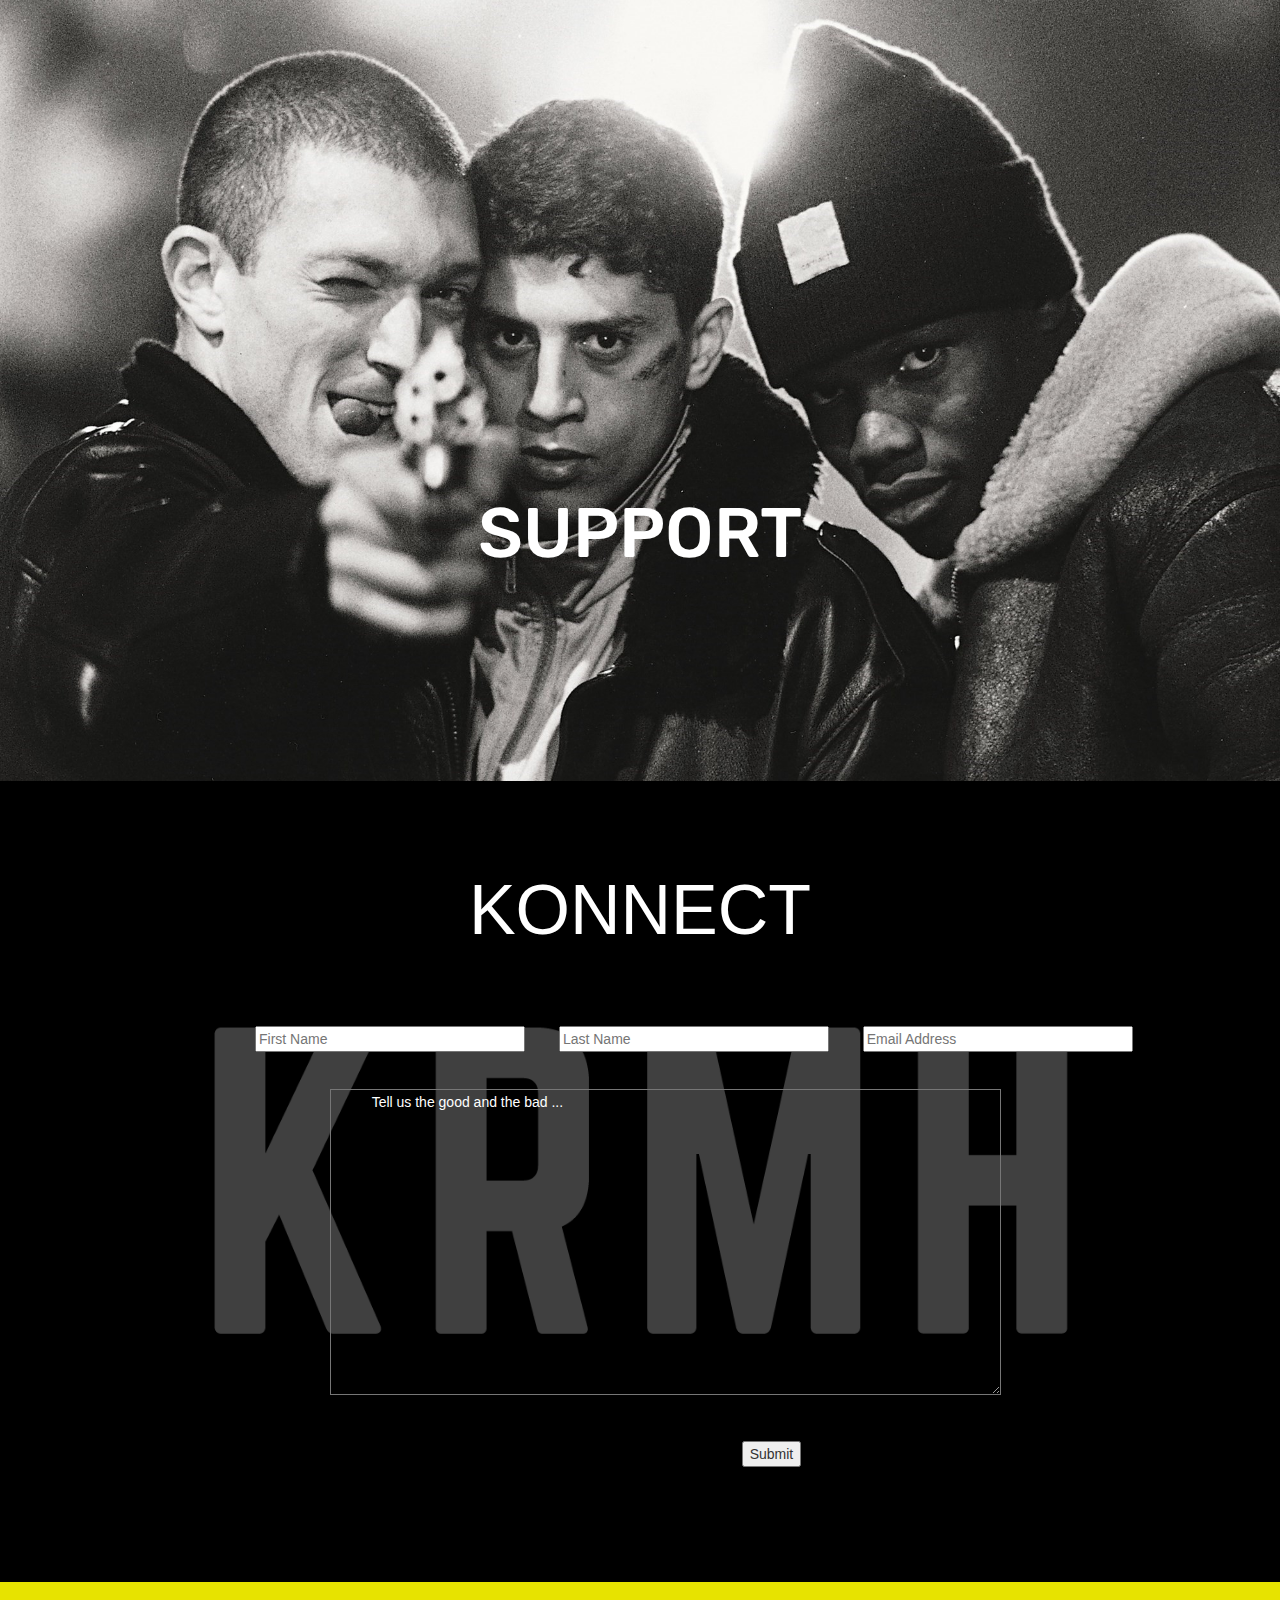
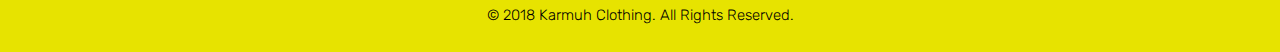
==== commit 3e3bb805: "making logo responsive" ====
--- a/index.html
+++ b/index.html
@@ -10,46 +10,41 @@
   <script src="https://maxcdn.bootstrapcdn.com/bootstrap/4.0.0/js/bootstrap.min.js"></script>
   <script src="https://code.jquery.com/jquery-3.3.1.min.js"></script>
 
-
-
-
-
   <script src="js/main.js"></script>  
 
   <title>Karmuh Clothing</title>
 </head>
 
-
 <body>
  
   <header>
-    <nav class="navbar-default navbar-fixed-top navbar-inverse">
-      
-      <div class="container">
-        <section class="introSection">
+
+  <div class="container">
+  
+    <nav class="col-12 navbar-default navbar-fixed-top navbar-inverse testHeader">
+
+      <div class="mainLinks">
+
+        <ul class=" navbar-nav">
+          <li class="nav-item">
+            <a class="nav-link scroll" href="#homeSection">Home</a>
+          </li>
+          <li class="nav-item">
+            <a class="nav-link scroll" href="#aboutSection">About</a>
+          </li>
+          <li class="nav-item">
+            <a class="nav-link scroll" href="#supportSection">$upport</a>
+          </li>
+          <li class="nav-item">
+            <a class="nav-link scroll" href="#konnectSection">Konnect</a>
+          </li>
+        </ul>
+        
+          <img class="img-fluid logo" src="images/temp_sitelogo_white.png">
+        
+      </div> <!-- mainLinks -->
           
-          <div class="mainLinks">
-            <ul class="navbar-nav">
-              <li class="nav-item active">
-                <a class="nav-link scroll" href="#homeSection">Home</a>
-              </li>
-              <li class="nav-item">
-                <a class="nav-link scroll" href="#aboutSection">About</a>
-              </li>
-              <li class="nav-item">
-                <a class="nav-link scroll" href="#supportSection">$upport</a>
-              </li>
-              <li class="nav-item">
-                <a class="nav-link scroll" href="#konnectSection">Konnect</a>
-              </li>
-            </ul>
-            
-            <div class="logo">
-              <img src="images/temp_sitelogo_white.png">
-            </div>
-          </div> <!-- mainLinks -->
-          
-        </section>
+        
       </div> <!-- end of container -->
     </nav>
   </header>
--- a/css/style.css
+++ b/css/style.css
@@ -12,34 +12,30 @@
 /***** HOME PAGE NAV *****/
 
  .mainLinks ul li {
-   padding: 7px;
+  padding: 7px;
   text-decoration: none;
   font-size: 19.5px;
   font-family: 'Rubik', sans-serif;
   font-weight: 300; 
   display: inline;
   position: relative;
-  top: 20px;
-  left: -77px;
+  top: 30px;
+  left: -20px;
 } 
 
+.testHeader {
+  background-color: transparent;
+}
+
 .logo {
   position: relative;
   top: 23px;
-  left: 757px;
- } 
-
-.logo img {
-  width: 62px;
+  left: 810px;
   height: 55px;
-} 
+}
 
 .bg img {
   width: 100%; 
-}
-
-.navbar-default {
-  background-color: transparent !important;
 }
 
 a.nav-link.scroll {
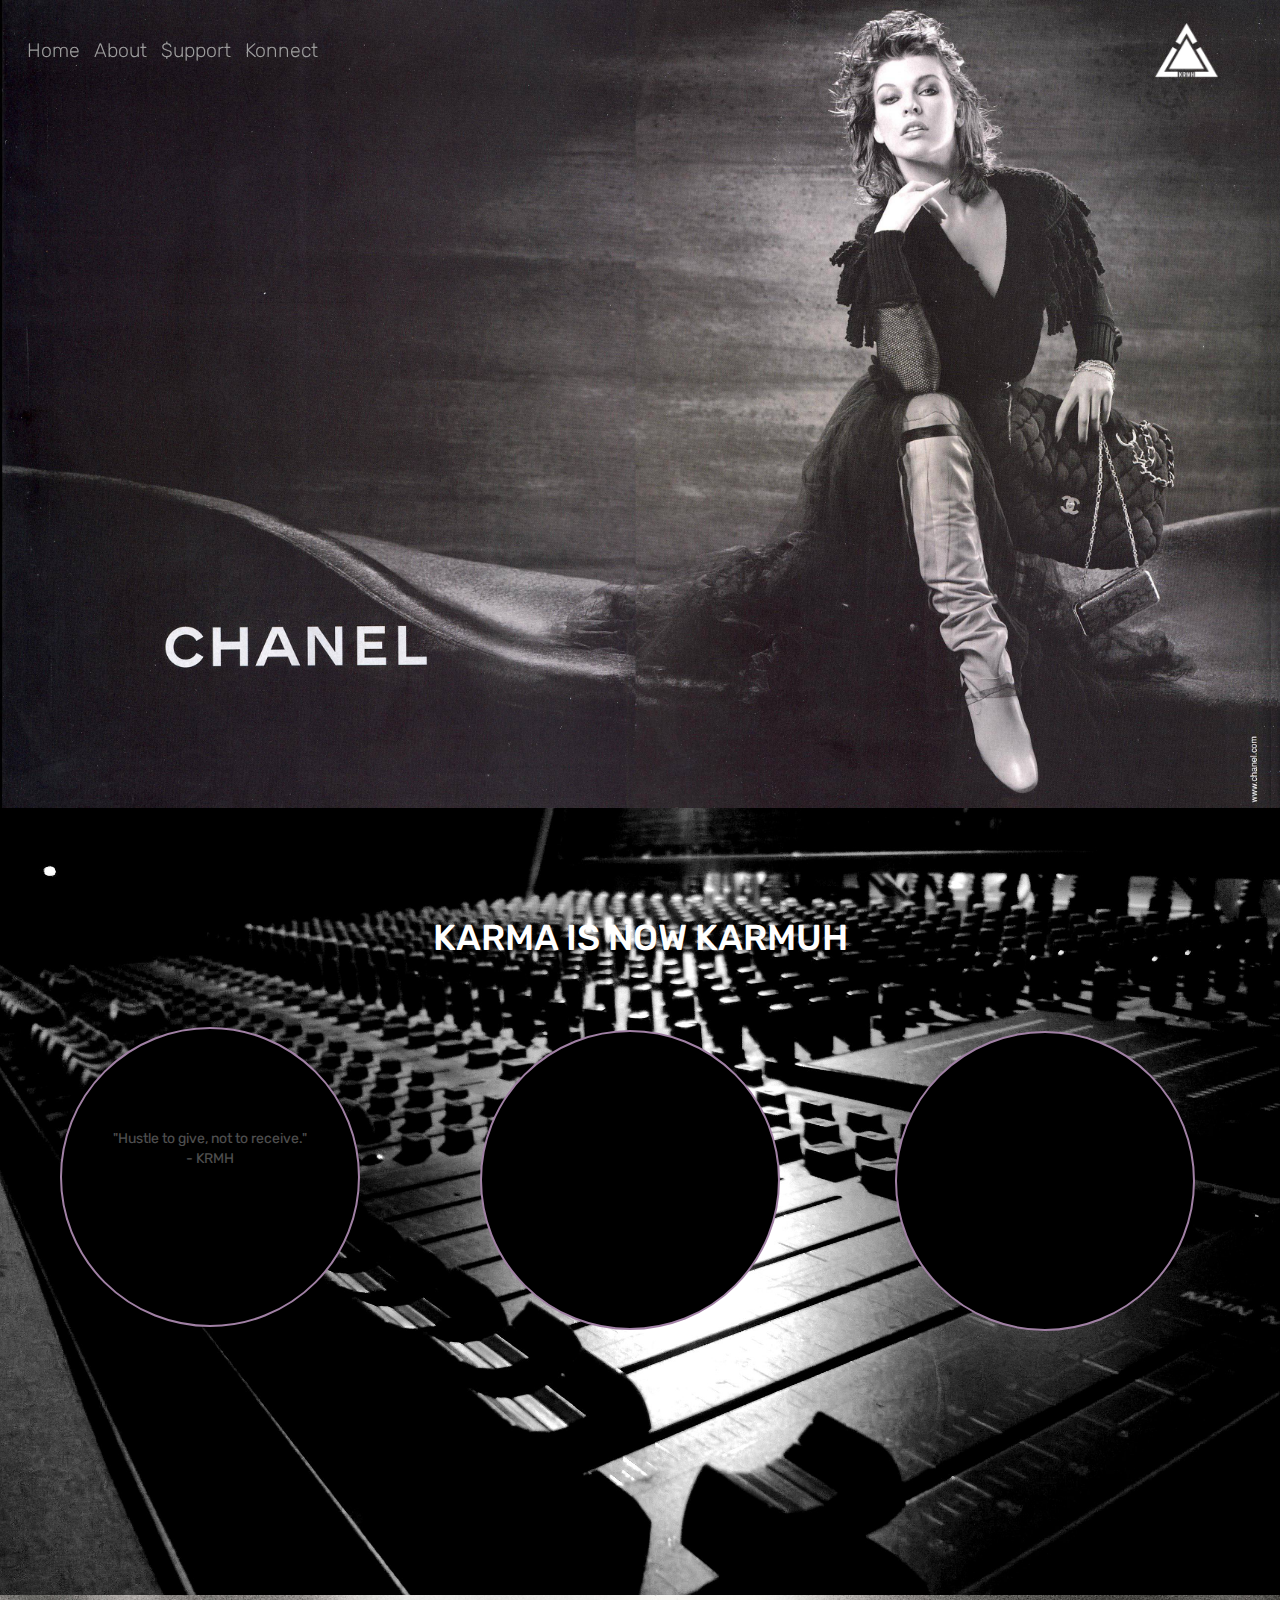
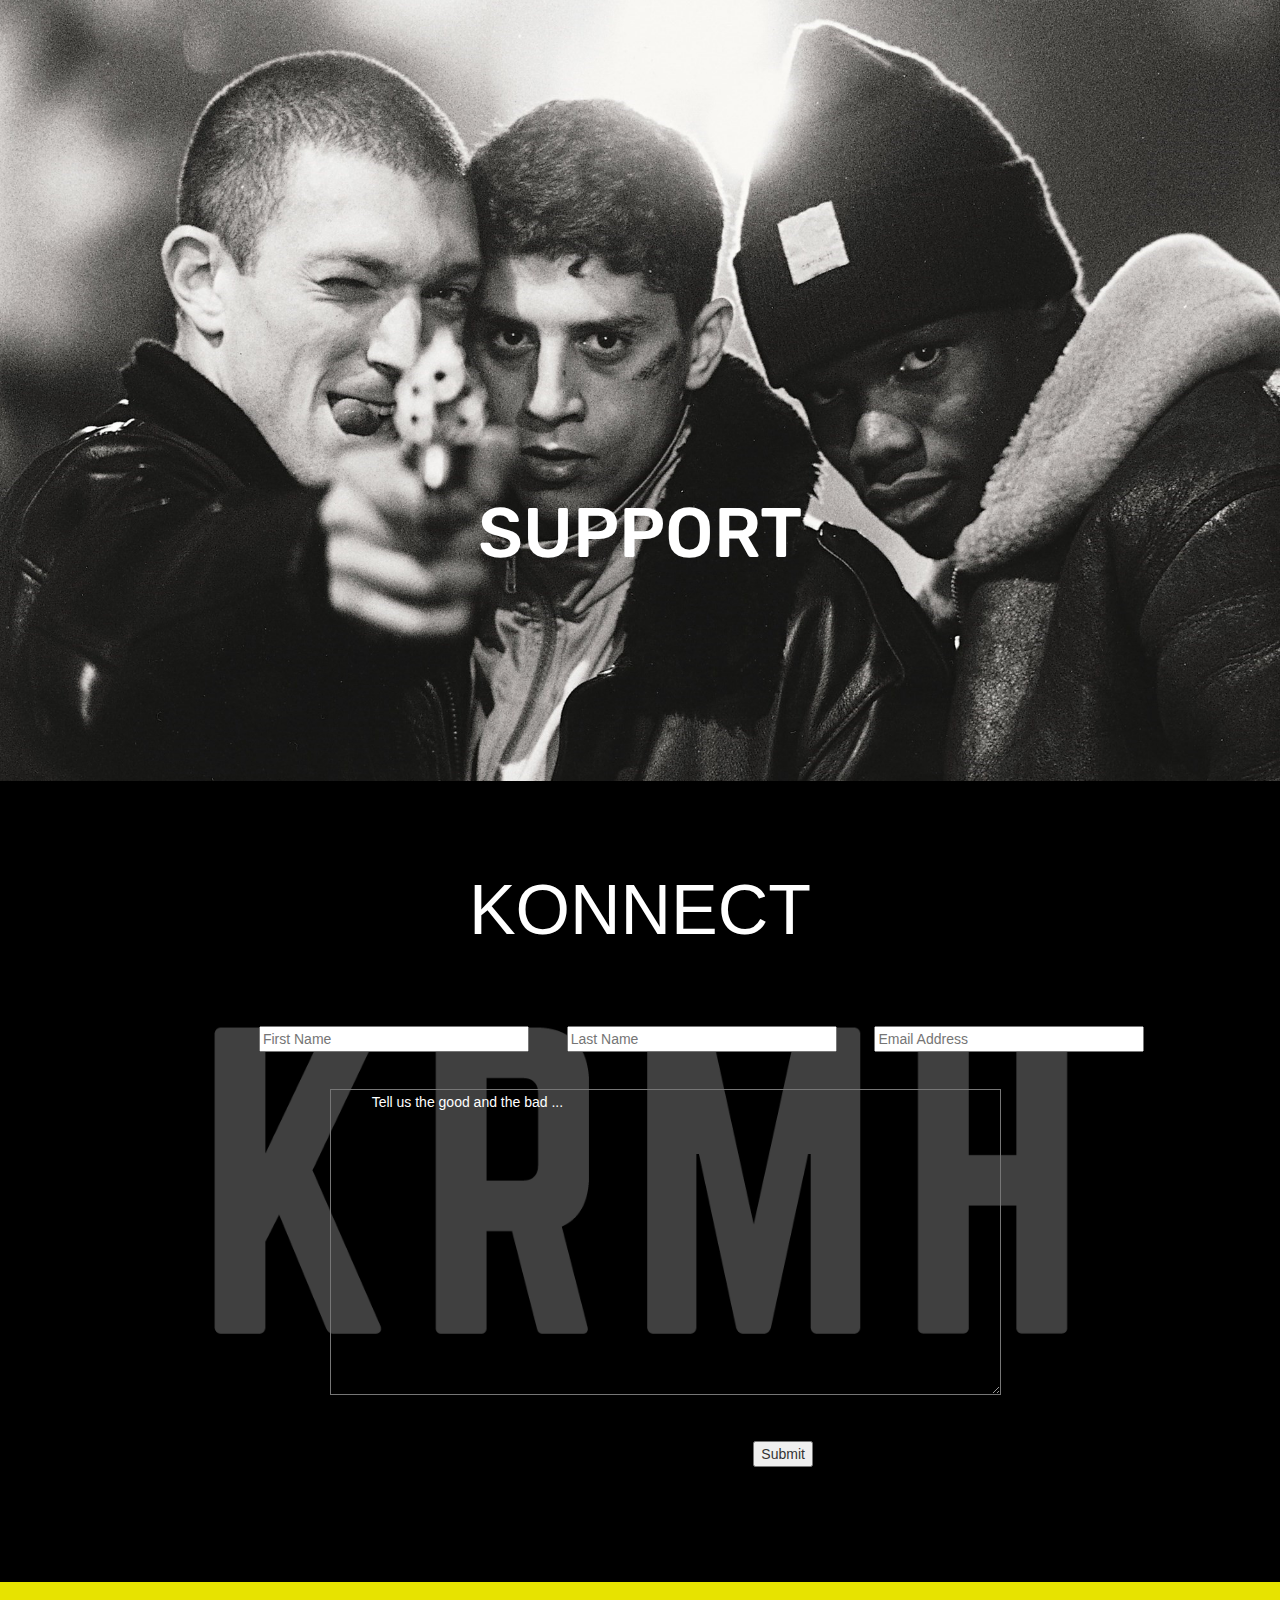
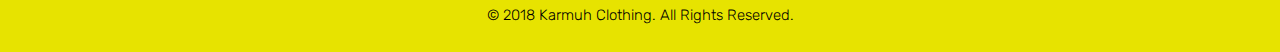
==== commit 29bf3b44: "updating textarea" ====
--- a/index.html
+++ b/index.html
@@ -58,8 +58,9 @@
     </div>
   </section>
   
+
   <!-- ABOUT SECTION -->
-  
+
   <section id="aboutSection">
 
     
@@ -123,11 +124,16 @@
       <h1>KONNECT</h1>
 
       <form>
-        <label></label><input type="text" name="first name" placeholder="First Name" size="30">
-        <label> </label><input type="text" name="last name" placeholder="Last Name" size="30">
-        <label> </label><input type="text" name="last name" placeholder="Email Address" size="30">
+        <label></label>
+        <input type="text" name="first name" placeholder="First Name" size="30">
+
+        <label> </label>
+        <input type="text" name="last name" placeholder="Last Name" size="30">
+
+        <label> </label>
+        <input type="text" name="last name" placeholder="Email Address" size="30">
         
-        <textarea rows="15" cols="80" placeholder="">
+        <textarea class="konnectText" rows="15" cols="80" placeholder="">
           Tell us the good and the bad ...
         </textarea>
 
@@ -147,6 +153,6 @@
       <small>© 2018 Karmuh Clothing. All Rights Reserved.</small>
     </footer>
   </section>
-  
+
 </body>
 </html>--- a/css/style.css
+++ b/css/style.css
@@ -21,7 +21,7 @@
   position: relative;
   top: 30px;
   left: -20px;
-} 
+}  
 
 .testHeader {
   background-color: transparent;
